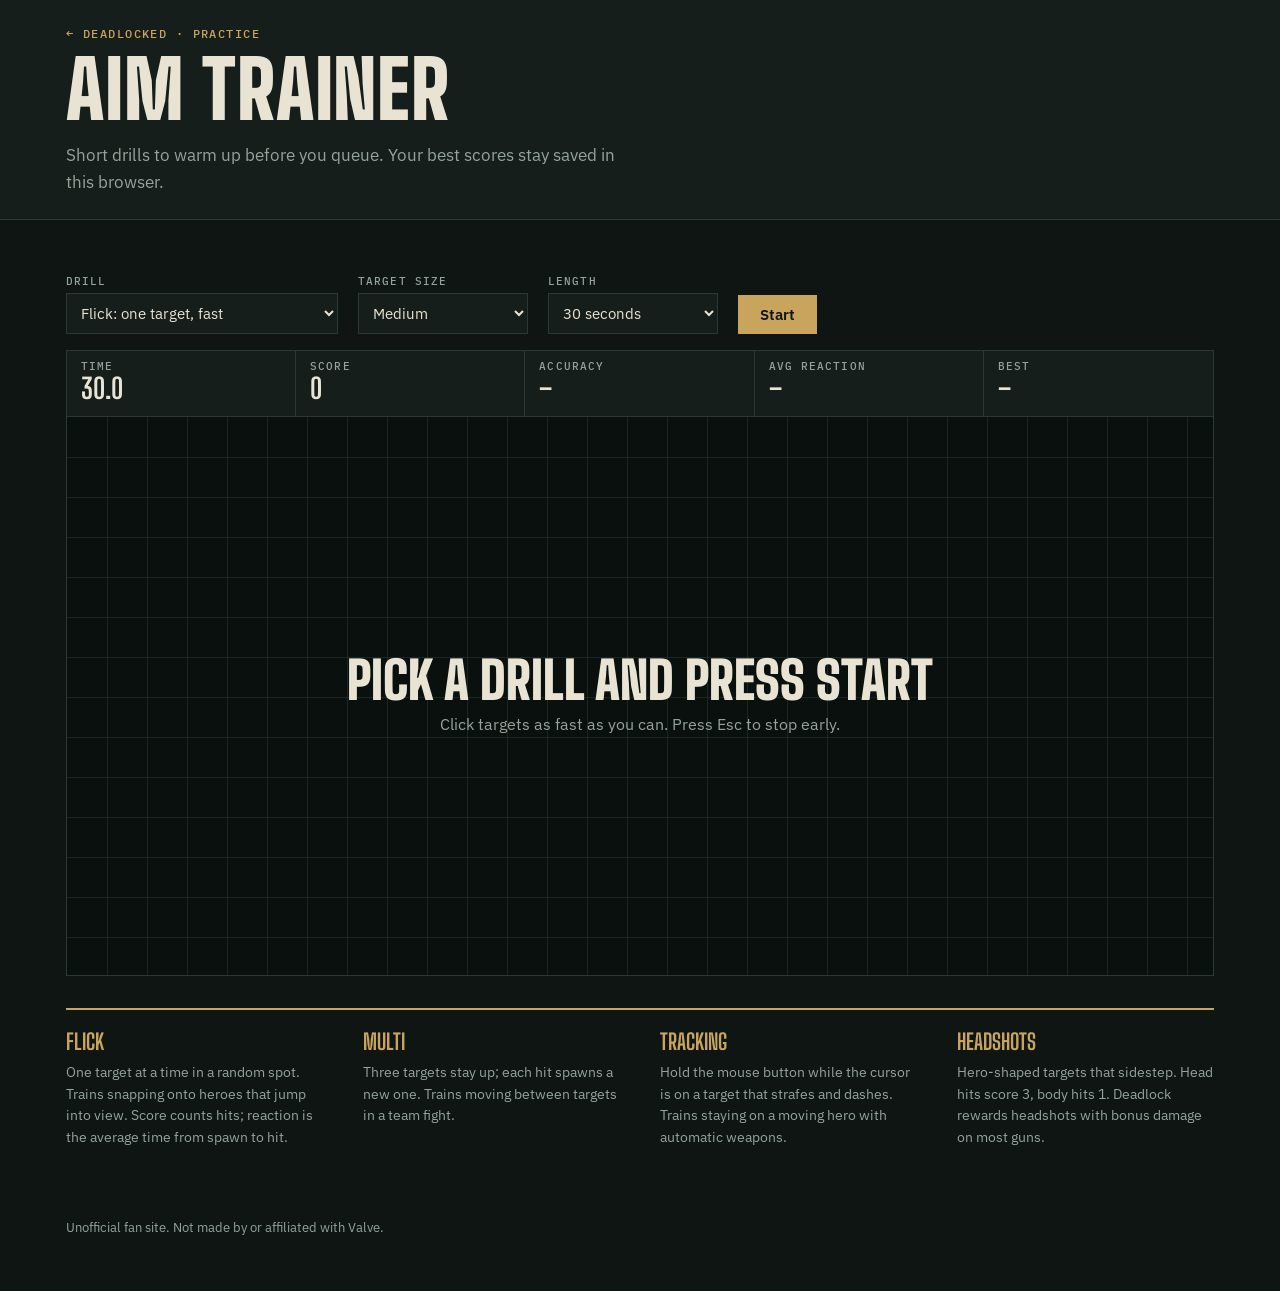
==== aim.html @ bac5df0b "Add counters, item stats per hero and an aim trainer page Co-Authored-By: Claude Opus 5.5 <noreply@a" ====
<!doctype html>
<html lang="en">
<head>
<meta charset="utf-8">
<meta name="viewport" content="width=device-width, initial-scale=1, viewport-fit=cover">
<title>Deadlocked Aim Trainer</title>
<meta name="description" content="Free browser aim trainer for Deadlock players: flick, multi-target, tracking and headshot drills with reaction time and accuracy stats.">
<meta property="og:title" content="Deadlocked Aim Trainer">
<meta property="og:description" content="Flick, multi-target, tracking and headshot drills in your browser.">
<meta property="og:type" content="website">
<meta property="og:url" content="https://deadlocked-official.github.io/deadlocked/aim.html">
<link rel="canonical" href="https://deadlocked-official.github.io/deadlocked/aim.html">
<link rel="preconnect" href="https://fonts.googleapis.com">
<link rel="preconnect" href="https://fonts.gstatic.com" crossorigin>
<link rel="stylesheet" href="https://fonts.googleapis.com/css2?family=Big+Shoulders+Display:wght@700;900&family=IBM+Plex+Sans:wght@400;500;600&family=IBM+Plex+Mono:wght@400;500&display=swap">
<link rel="stylesheet" href="style.css">
</head>
<body>
<header class="masthead compact">
  <div class="wrap">
    <p class="kicker"><a href="./">← Deadlocked</a> · Practice</p>
    <h1>Aim trainer</h1>
    <p class="lede">Short drills to warm up before you queue. Your best scores stay saved in this browser.</p>
  </div>
</header>

<main class="wrap block aim">
  <div class="controls">
    <label>Drill
      <select id="a-mode">
        <option value="flick">Flick: one target, fast</option>
        <option value="multi">Multi: three targets at once</option>
        <option value="track">Tracking: hold on a strafing target</option>
        <option value="head">Headshots: aim for the head</option>
      </select>
    </label>
    <label>Target size
      <select id="a-size">
        <option value="large">Large</option>
        <option value="medium" selected>Medium</option>
        <option value="small">Small</option>
      </select>
    </label>
    <label>Length
      <select id="a-time">
        <option value="30" selected>30 seconds</option>
        <option value="60">60 seconds</option>
      </select>
    </label>
    <button id="a-start" class="btn" type="button">Start</button>
  </div>

  <div class="hud" aria-live="polite">
    <div><span>Time</span><b id="h-time">30.0</b></div>
    <div><span>Score</span><b id="h-score">0</b></div>
    <div><span id="h-acc-label">Accuracy</span><b id="h-acc">–</b></div>
    <div><span id="h-extra-label">Avg reaction</span><b id="h-extra">–</b></div>
    <div><span>Best</span><b id="h-best">–</b></div>
  </div>

  <div class="arena-wrap">
    <canvas id="arena" aria-label="Aim trainer play area"></canvas>
    <div class="arena-msg" id="a-msg">
      <p class="big">Pick a drill and press Start</p>
      <p>Click targets as fast as you can. Press Esc to stop early.</p>
    </div>
  </div>

  <div class="method">
    <div class="cols">
      <div><h3>Flick</h3><p>One target at a time in a random spot. Trains snapping onto heroes that jump into view. Score counts hits; reaction is the average time from spawn to hit.</p></div>
      <div><h3>Multi</h3><p>Three targets stay up; each hit spawns a new one. Trains moving between targets in a team fight.</p></div>
      <div><h3>Tracking</h3><p>Hold the mouse button while the cursor is on a target that strafes and dashes. Trains staying on a moving hero with automatic weapons.</p></div>
      <div><h3>Headshots</h3><p>Hero-shaped targets that sidestep. Head hits score 3, body hits 1. Deadlock rewards headshots with bonus damage on most guns.</p></div>
    </div>
  </div>
</main>

<footer class="wrap foot">
  <p>Unofficial fan site. Not made by or affiliated with Valve.</p>
</footer>
<script src="aim.js"></script>
</body>
</html>
---- style.css ----
/* Layout: a ruled ledger. Left-aligned masthead, full-width tier bands, square edges, brass rules. */
:root {
  color-scheme: dark;
  --ink: #0e1513;
  --panel: #151e1b;
  --panel-2: #1b2622;
  --rule: #2b3934;
  --brass: #c9a45c;
  --text: #e8e3d3;
  --muted: #95a39b;
  --good: #7fb069;
  --bad: #d0644d;
  --t-s: #c2473a; --t-a: #cf7a38; --t-b: #c9a45c; --t-c: #7f9a65; --t-d: #4f8a84; --t-f: #64748b;
  --display: "Big Shoulders Display", "Arial Narrow", Impact, sans-serif;
  --body: "IBM Plex Sans", "Segoe UI", system-ui, sans-serif;
  --mono: "IBM Plex Mono", Consolas, monospace;
}
* { box-sizing: border-box; }
html { scroll-behavior: smooth; }
@media (prefers-reduced-motion: reduce) { html { scroll-behavior: auto; } }
body { margin: 0; background: var(--ink); color: var(--text); font: 16px/1.55 var(--body); }
a { color: var(--brass); }
a:focus-visible, button:focus-visible, select:focus-visible, input:focus-visible { outline: 2px solid var(--brass); outline-offset: 2px; }
.wrap { max-width: 1180px; margin: 0 auto; padding-left: max(16px, env(safe-area-inset-left, 0px)); padding-right: max(16px, env(safe-area-inset-right, 0px)); }

.masthead { border-bottom: 1px solid var(--rule); padding-block: 40px 0; background: var(--panel); }
.kicker { font: 500 12px/1 var(--mono); letter-spacing: .12em; text-transform: uppercase; color: var(--brass); margin: 0 0 14px; }
h1 { font: 900 clamp(48px, 9vw, 104px)/.88 var(--display); text-transform: uppercase; letter-spacing: .01em; margin: 0; }
.lede { max-width: 58ch; color: var(--muted); font-size: 17px; margin: 18px 0 28px; }
.tabs { display: flex; flex-wrap: wrap; gap: 0; border-top: 1px solid var(--rule); }
.tabs a { color: var(--text); text-decoration: none; font: 500 13px/1 var(--mono); text-transform: uppercase; letter-spacing: .08em; padding: 16px 20px 16px 0; margin-right: 20px; border-bottom: 3px solid transparent; }
.tabs a:hover { border-bottom-color: var(--brass); }

.block { padding-block: 56px 8px; }
.block-head { display: flex; flex-wrap: wrap; align-items: baseline; justify-content: space-between; gap: 8px 24px; border-bottom: 2px solid var(--brass); padding-bottom: 10px; margin-bottom: 20px; }
h2 { font: 700 40px/1 var(--display); text-transform: uppercase; margin: 0; letter-spacing: .02em; }
h3 { font: 700 22px/1.1 var(--display); text-transform: uppercase; margin: 0 0 8px; color: var(--brass); }
.note { color: var(--muted); margin: 0; font-size: 14px; max-width: 70ch; }
.fine { color: var(--muted); font-size: 13px; margin: 14px 0 0; }

.controls { display: flex; flex-wrap: wrap; gap: 12px 20px; margin-bottom: 16px; }
.controls label { display: flex; flex-direction: column; gap: 6px; font: 500 11px/1 var(--mono); text-transform: uppercase; letter-spacing: .1em; color: var(--muted); }
.controls .grow { flex: 1 1 200px; }
select, input[type=search] { font: 15px var(--body); color: var(--text); background: var(--panel); border: 1px solid var(--rule); padding: 9px 10px; min-width: 170px; border-radius: 0; }
input[type=search] { width: 100%; }

.table-scroll { overflow-x: auto; border: 1px solid var(--rule); }
.ledger { width: 100%; border-collapse: collapse; font-variant-numeric: tabular-nums; min-width: 720px; }
.ledger th { text-align: left; font: 500 11px/1 var(--mono); text-transform: uppercase; letter-spacing: .1em; color: var(--muted); background: var(--panel); border-bottom: 1px solid var(--rule); padding: 0; }
.ledger th button { all: unset; cursor: pointer; display: block; padding: 12px 10px; }
.ledger th button[aria-sort] { color: var(--brass); }
.ledger th button[aria-sort="descending"]::after { content: " ↓"; }
.ledger th button[aria-sort="ascending"]::after { content: " ↑"; }
.ledger th.num, .ledger td.num { text-align: right; }
.ledger th.num:first-child { padding: 12px 10px; }
.ledger td { padding: 6px 10px; border-bottom: 1px solid var(--rule); font-size: 15px; }
.ledger tbody tr:hover { background: var(--panel-2); }
.ledger .rank { color: var(--muted); font-family: var(--mono); font-size: 13px; }
.who { display: flex; align-items: center; gap: 10px; font-weight: 500; white-space: nowrap; }
.who img, .who .ph { width: 34px; height: 44px; object-fit: cover; object-position: top; background: var(--panel-2); border: 1px solid var(--rule); flex-shrink: 0; }
.who .ph { display: inline-flex; align-items: center; justify-content: center; font: 700 18px var(--display); color: var(--muted); }
.grade { display: inline-block; width: 26px; text-align: center; font: 900 18px/26px var(--display); color: #fff; }
.wr { display: flex; align-items: center; justify-content: flex-end; gap: 10px; }
.bar { width: 90px; height: 6px; background: var(--panel-2); position: relative; }
.bar i { position: absolute; top: 0; bottom: 0; left: 50%; }
.bar::after { content: ""; position: absolute; left: 50%; top: -3px; bottom: -3px; width: 1px; background: var(--muted); }
.up { color: var(--good); } .down { color: var(--bad); }
.skill-chip { font: 700 15px var(--display); padding: 1px 7px; color: #fff; }

.card .curve { font-size: 11px; color: var(--brass); }

.duo-cols { display: grid; grid-template-columns: repeat(auto-fit, minmax(280px, 1fr)); gap: 0; border-top: 1px solid var(--rule); border-left: 1px solid var(--rule); }
.duo-cols > div { border-right: 1px solid var(--rule); border-bottom: 1px solid var(--rule); padding: 16px; background: var(--panel); min-width: 0; }
.duo-list { list-style: none; margin: 0; padding: 0; counter-reset: d; font-variant-numeric: tabular-nums; }
.duo-list li { counter-increment: d; display: flex; align-items: center; gap: 8px; padding: 6px 0; border-top: 1px dashed var(--rule); font-size: 14px; }
.duo-list li::before { content: counter(d); font: 400 12px var(--mono); color: var(--muted); width: 18px; flex-shrink: 0; }
.duo-list img, .duo-list .ph { width: 26px; height: 34px; object-fit: cover; object-position: top; border: 1px solid var(--rule); background: var(--panel-2); flex-shrink: 0; }
.duo-list .ph { display: inline-flex; align-items: center; justify-content: center; font: 700 14px var(--display); color: var(--muted); }
.duo-list .nm { min-width: 0; line-height: 1.25; overflow-wrap: anywhere; }
.duo-list .val { margin-left: auto; text-align: right; font-family: var(--mono); font-size: 13px; white-space: nowrap; }
.duo-list .val small { display: block; color: var(--muted); font-size: 11px; }
.masthead.compact { padding-block: 28px 24px; }
.masthead.compact h1 { font-size: clamp(44px, 7vw, 80px); }
.masthead.compact .lede { margin-bottom: 0; }
.kicker a { color: var(--brass); text-decoration: none; }
.btn { font: 600 15px var(--body); color: var(--ink); background: var(--brass); border: 0; padding: 10px 22px; cursor: pointer; align-self: flex-end; border-radius: 0; }
.btn:hover { filter: brightness(1.08); }
.hud { display: grid; grid-template-columns: repeat(5, minmax(0, 1fr)); border: 1px solid var(--rule); border-bottom: 0; background: var(--panel); }
.hud div { padding: 10px 14px; border-right: 1px solid var(--rule); min-width: 0; }
.hud div:last-child { border-right: 0; }
.hud span { display: block; font: 500 11px/1 var(--mono); text-transform: uppercase; letter-spacing: .1em; color: var(--muted); }
.hud b { font: 700 28px/1.2 var(--display); font-variant-numeric: tabular-nums; }
.arena-wrap { position: relative; border: 1px solid var(--rule); background: #0a100e; }
#arena { display: block; width: 100%; height: clamp(360px, 62vh, 640px); cursor: crosshair; touch-action: none; }
.arena-msg { position: absolute; inset: 0; display: flex; flex-direction: column; align-items: center; justify-content: center; text-align: center; gap: 6px; padding: 16px; pointer-events: none; }
.arena-msg[hidden] { display: none; }
.arena-msg p { margin: 0; color: var(--muted); max-width: 46ch; }
.arena-msg .big { font: 900 clamp(28px, 5vw, 52px)/1 var(--display); text-transform: uppercase; color: var(--text); }
.arena-msg .stats { font-family: var(--mono); color: var(--text); font-size: 15px; }
.arena-msg .new-best { color: var(--brass); font-weight: 600; }
.aim .method { margin-top: 32px; }
@media (max-width: 600px) { .hud { grid-template-columns: repeat(3, minmax(0, 1fr)); } .hud div:nth-child(3) { border-right: 0; } .hud div:nth-child(n+4) { border-top: 1px solid var(--rule); } .hud b { font-size: 22px; } }
.sub-h { margin: 28px 0 10px; }
.item-grid { display: grid; grid-template-columns: repeat(auto-fit, minmax(240px, 1fr)); gap: 0; border-top: 1px solid var(--rule); border-left: 1px solid var(--rule); }
.item-tier { border-right: 1px solid var(--rule); border-bottom: 1px solid var(--rule); padding: 14px 16px; background: var(--panel); min-width: 0; }
.item-tier h4 { margin: 0 0 8px; font: 500 11px/1 var(--mono); text-transform: uppercase; letter-spacing: .1em; color: var(--muted); }
.item { display: flex; align-items: center; gap: 10px; padding: 6px 0; border-top: 1px dashed var(--rule); font-size: 14px; }
.item img, .item .ph { width: 30px; height: 30px; object-fit: contain; flex-shrink: 0; border: 1px solid var(--rule); background: var(--panel-2); }
.item .ph { display: inline-flex; align-items: center; justify-content: center; font: 700 14px var(--display); color: var(--muted); }
.item .slot-weapon { border-color: #b8742e; } .item .slot-vitality { border-color: #5f9a3c; } .item .slot-spirit { border-color: #8a5cc9; }
.item .nm { min-width: 0; line-height: 1.25; }
.item .val { margin-left: auto; text-align: right; font-family: var(--mono); font-size: 13px; white-space: nowrap; }
.item .val small { display: block; color: var(--muted); font-size: 11px; }
.lb td { padding: 8px 10px; }
.lb .heroes-mini { display: flex; gap: 4px; }
.lb .heroes-mini img, .lb .heroes-mini .ph { width: 26px; height: 34px; object-fit: cover; object-position: top; border: 1px solid var(--rule); background: var(--panel-2); }
.lb .heroes-mini .ph { display: inline-flex; align-items: center; justify-content: center; font: 700 14px var(--display); color: var(--muted); }
.lb .top3 td:first-child { color: var(--brass); font-weight: 600; }

.tier { display: grid; grid-template-columns: 112px minmax(0, 1fr); border-bottom: 1px solid var(--rule); }
.tier:first-child { border-top: 1px solid var(--rule); }
.tier-label { display: flex; flex-direction: column; justify-content: center; padding: 14px; color: #fff; }
.tier-label b { font: 900 64px/.8 var(--display); }
.tier-label span { font: 500 11px/1.2 var(--mono); text-transform: uppercase; letter-spacing: .1em; margin-top: 8px; opacity: .9; }
.cards { display: flex; flex-wrap: wrap; gap: 10px; padding: 12px; background: var(--panel); }
.card { width: 92px; }
.card .pic { width: 92px; height: 122px; background: var(--panel-2); border: 1px solid var(--rule); overflow: hidden; display: flex; align-items: center; justify-content: center; font: 700 30px var(--display); color: var(--muted); }
.card .pic img { width: 100%; height: 100%; object-fit: cover; object-position: top; display: block; }
.card .nm { font-size: 13px; font-weight: 500; margin-top: 5px; line-height: 1.2; }
.card .sub { font: 400 12px var(--mono); color: var(--muted); }

.role-grid { display: grid; grid-template-columns: repeat(auto-fill, minmax(260px, 1fr)); gap: 0; border-top: 1px solid var(--rule); border-left: 1px solid var(--rule); }
.role { border-right: 1px solid var(--rule); border-bottom: 1px solid var(--rule); padding: 16px; background: var(--panel); }
.role h3 { display: flex; justify-content: space-between; align-items: baseline; }
.role h3 small { font: 400 12px var(--mono); color: var(--muted); }
.role p { color: var(--muted); font-size: 13px; margin: 0 0 12px; }
.role ul { list-style: none; margin: 0; padding: 0; }
.role li { display: flex; align-items: center; gap: 10px; padding: 5px 0; border-top: 1px dashed var(--rule); font-size: 14px; }
.role li img, .role li .ph { width: 26px; height: 34px; object-fit: cover; object-position: top; border: 1px solid var(--rule); background: var(--panel-2); }
.role li .ph { display: inline-flex; align-items: center; justify-content: center; font: 700 14px var(--display); color: var(--muted); }
.role li .also { margin-left: auto; font: 400 11px var(--mono); color: var(--muted); }

.method .cols { display: grid; grid-template-columns: repeat(auto-fit, minmax(240px, 1fr)); gap: 24px 40px; border-top: 2px solid var(--brass); padding-top: 20px; margin-top: 10px; }
.method p { color: var(--muted); font-size: 14px; margin: 0; }
.foot { padding-block: 48px 40px; color: var(--muted); font-size: 13px; }

@media (max-width: 600px) {
  .tier { grid-template-columns: 64px minmax(0, 1fr); }
  .tier-label { padding: 10px 8px; }
  .tier-label b { font-size: 44px; }
  .card { width: 72px; } .card .pic { width: 72px; height: 96px; }
  h2 { font-size: 32px; }
}
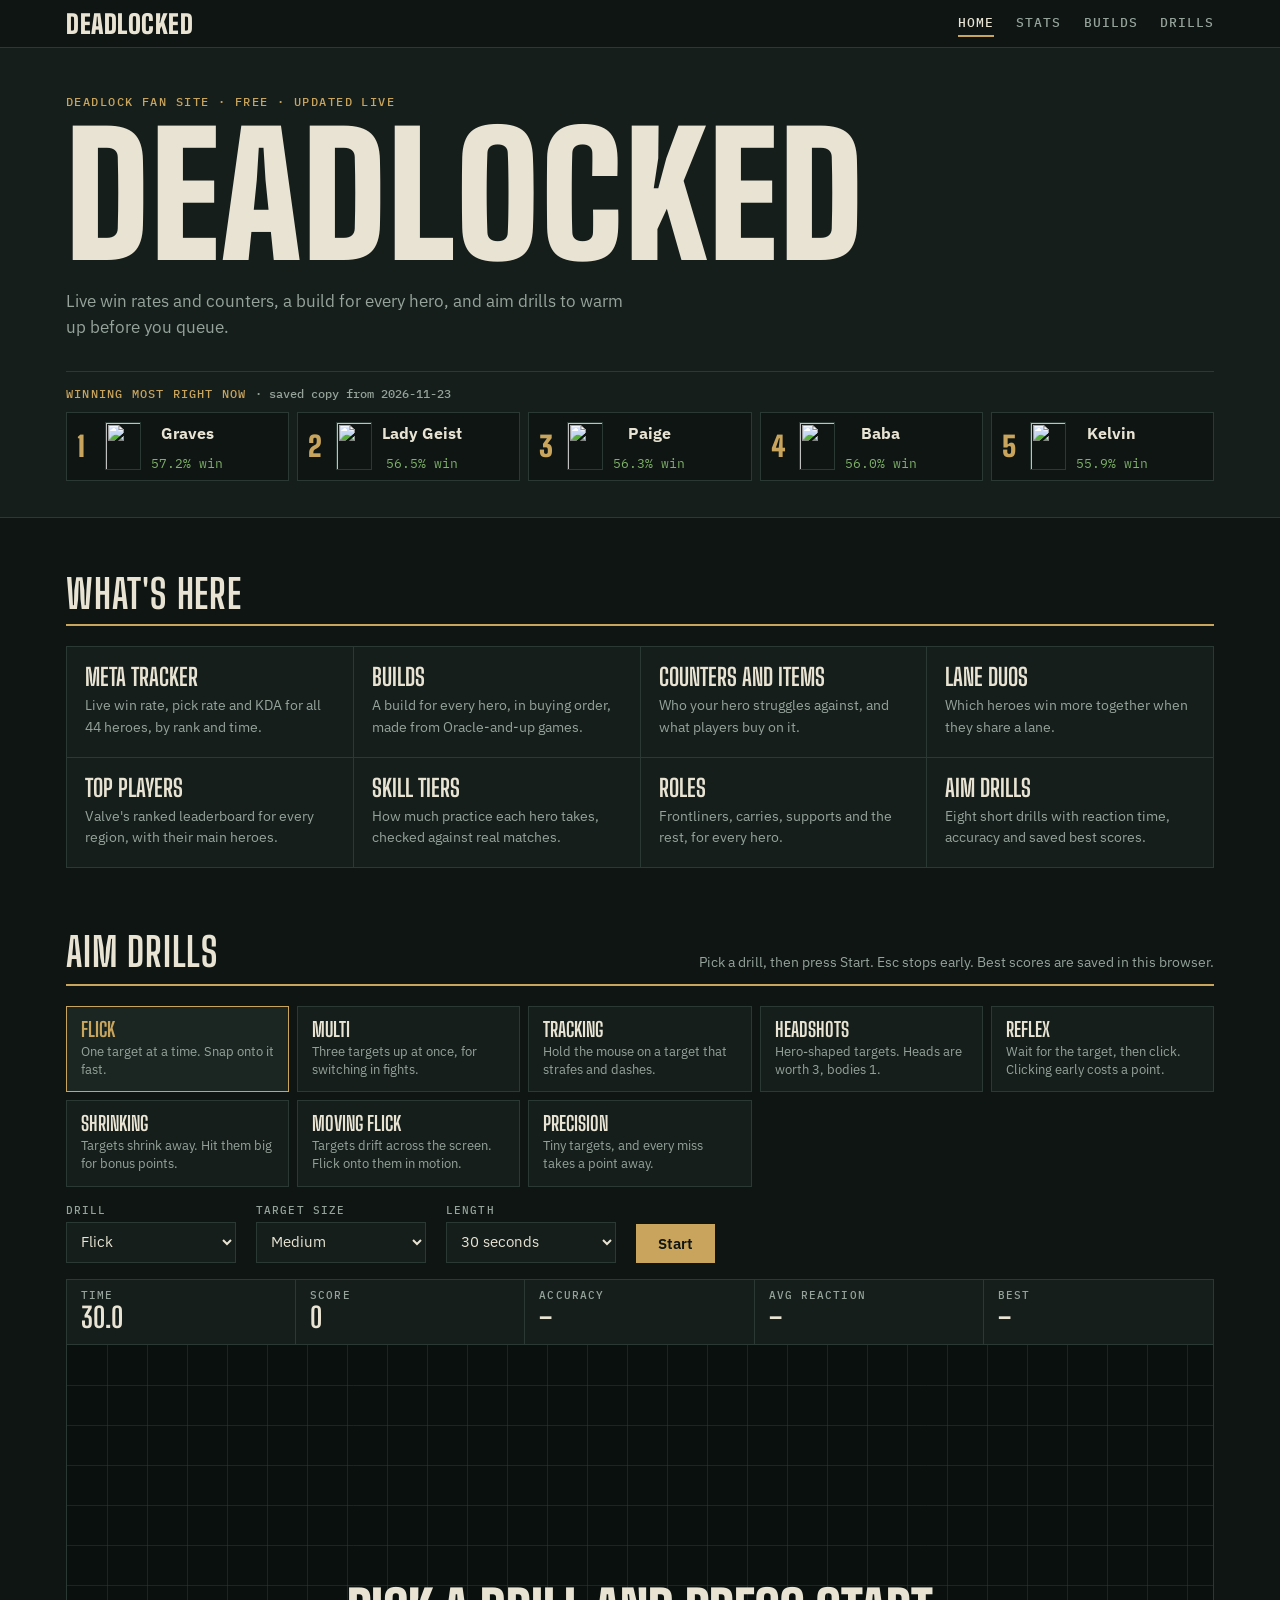
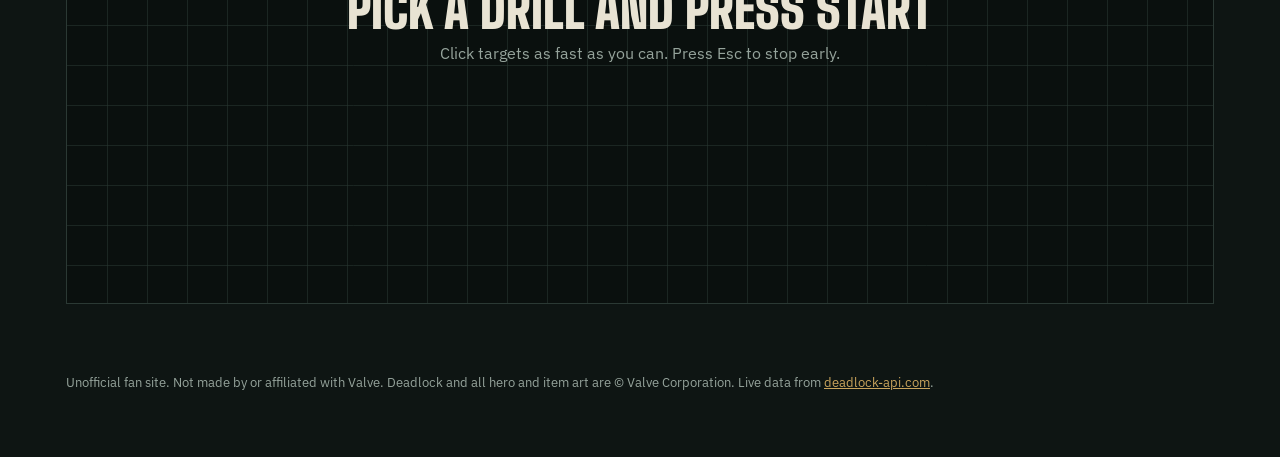
==== commit 6fde6d26: "Add home page with built-in drills, builds for every hero, four new drills Co-Authored-By: Claude Op" ====
--- a/aim.html
+++ b/aim.html
@@ -2,83 +2,14 @@
 <html lang="en">
 <head>
 <meta charset="utf-8">
-<meta name="viewport" content="width=device-width, initial-scale=1, viewport-fit=cover">
-<title>Deadlocked Aim Trainer</title>
-<meta name="description" content="Free browser aim trainer for Deadlock players: flick, multi-target, tracking and headshot drills with reaction time and accuracy stats.">
-<meta property="og:title" content="Deadlocked Aim Trainer">
-<meta property="og:description" content="Flick, multi-target, tracking and headshot drills in your browser.">
-<meta property="og:type" content="website">
-<meta property="og:url" content="https://deadlocked-official.github.io/deadlocked/aim.html">
-<link rel="canonical" href="https://deadlocked-official.github.io/deadlocked/aim.html">
-<link rel="preconnect" href="https://fonts.googleapis.com">
-<link rel="preconnect" href="https://fonts.gstatic.com" crossorigin>
-<link rel="stylesheet" href="https://fonts.googleapis.com/css2?family=Big+Shoulders+Display:wght@700;900&family=IBM+Plex+Sans:wght@400;500;600&family=IBM+Plex+Mono:wght@400;500&display=swap">
-<link rel="stylesheet" href="style.css">
+<meta name="viewport" content="width=device-width, initial-scale=1">
+<title>Deadlocked Aim Drills</title>
+<meta name="robots" content="noindex">
+<link rel="canonical" href="https://deadlocked-official.github.io/deadlocked/#drills">
+<meta http-equiv="refresh" content="0; url=./#drills">
+<style>body { margin: 0; background: #0e1513; color: #e8e3d3; font: 16px system-ui, sans-serif; padding: 24px 16px; } a { color: #c9a45c; }</style>
 </head>
 <body>
-<header class="masthead compact">
-  <div class="wrap">
-    <p class="kicker"><a href="./">← Deadlocked</a> · Practice</p>
-    <h1>Aim trainer</h1>
-    <p class="lede">Short drills to warm up before you queue. Your best scores stay saved in this browser.</p>
-  </div>
-</header>
-
-<main class="wrap block aim">
-  <div class="controls">
-    <label>Drill
-      <select id="a-mode">
-        <option value="flick">Flick: one target, fast</option>
-        <option value="multi">Multi: three targets at once</option>
-        <option value="track">Tracking: hold on a strafing target</option>
-        <option value="head">Headshots: aim for the head</option>
-      </select>
-    </label>
-    <label>Target size
-      <select id="a-size">
-        <option value="large">Large</option>
-        <option value="medium" selected>Medium</option>
-        <option value="small">Small</option>
-      </select>
-    </label>
-    <label>Length
-      <select id="a-time">
-        <option value="30" selected>30 seconds</option>
-        <option value="60">60 seconds</option>
-      </select>
-    </label>
-    <button id="a-start" class="btn" type="button">Start</button>
-  </div>
-
-  <div class="hud" aria-live="polite">
-    <div><span>Time</span><b id="h-time">30.0</b></div>
-    <div><span>Score</span><b id="h-score">0</b></div>
-    <div><span id="h-acc-label">Accuracy</span><b id="h-acc">–</b></div>
-    <div><span id="h-extra-label">Avg reaction</span><b id="h-extra">–</b></div>
-    <div><span>Best</span><b id="h-best">–</b></div>
-  </div>
-
-  <div class="arena-wrap">
-    <canvas id="arena" aria-label="Aim trainer play area"></canvas>
-    <div class="arena-msg" id="a-msg">
-      <p class="big">Pick a drill and press Start</p>
-      <p>Click targets as fast as you can. Press Esc to stop early.</p>
-    </div>
-  </div>
-
-  <div class="method">
-    <div class="cols">
-      <div><h3>Flick</h3><p>One target at a time in a random spot. Trains snapping onto heroes that jump into view. Score counts hits; reaction is the average time from spawn to hit.</p></div>
-      <div><h3>Multi</h3><p>Three targets stay up; each hit spawns a new one. Trains moving between targets in a team fight.</p></div>
-      <div><h3>Tracking</h3><p>Hold the mouse button while the cursor is on a target that strafes and dashes. Trains staying on a moving hero with automatic weapons.</p></div>
-      <div><h3>Headshots</h3><p>Hero-shaped targets that sidestep. Head hits score 3, body hits 1. Deadlock rewards headshots with bonus damage on most guns.</p></div>
-    </div>
-  </div>
-</main>
-
-<footer class="wrap foot">
-  <p>Unofficial fan site. Not made by or affiliated with Valve.</p>
-</footer>
-<script src="aim.js"></script>
+<p>The aim drills have moved to the <a href="./#drills">Deadlocked home page</a>.</p>
 </body>
 </html>
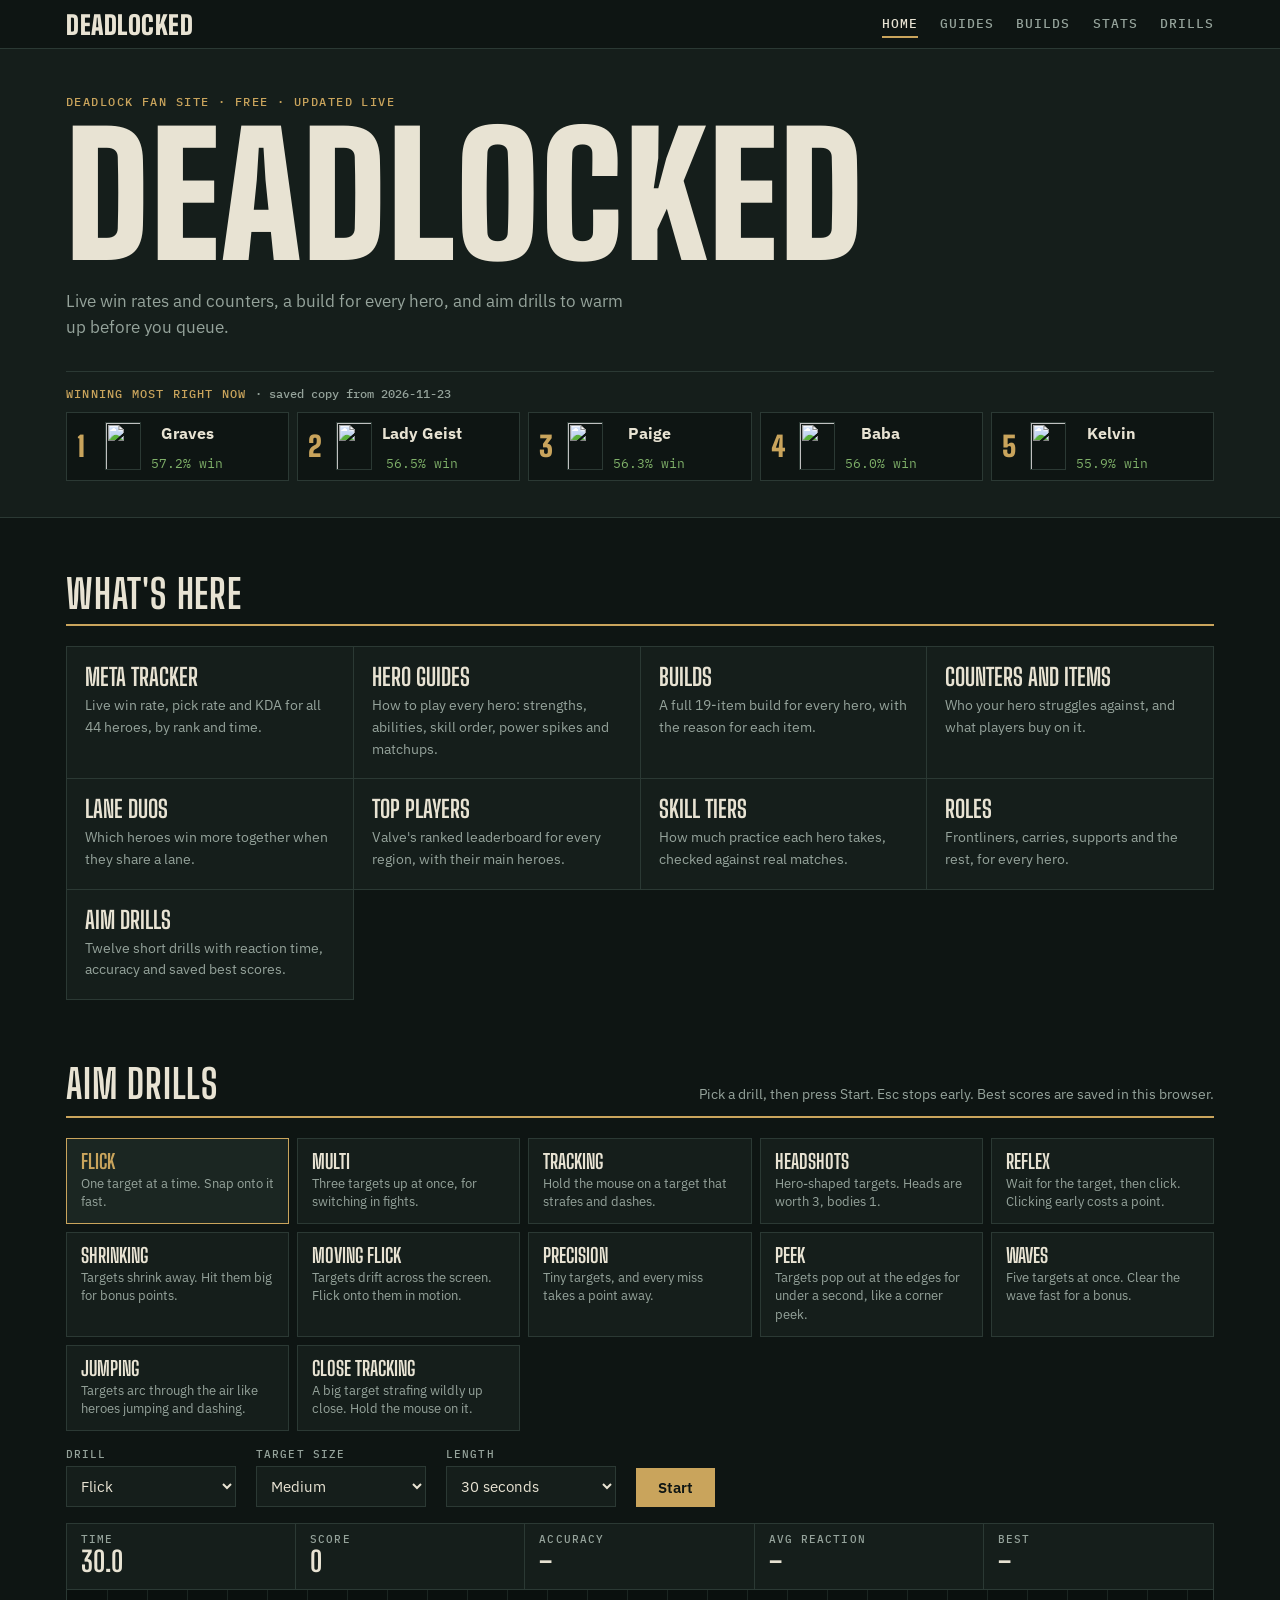
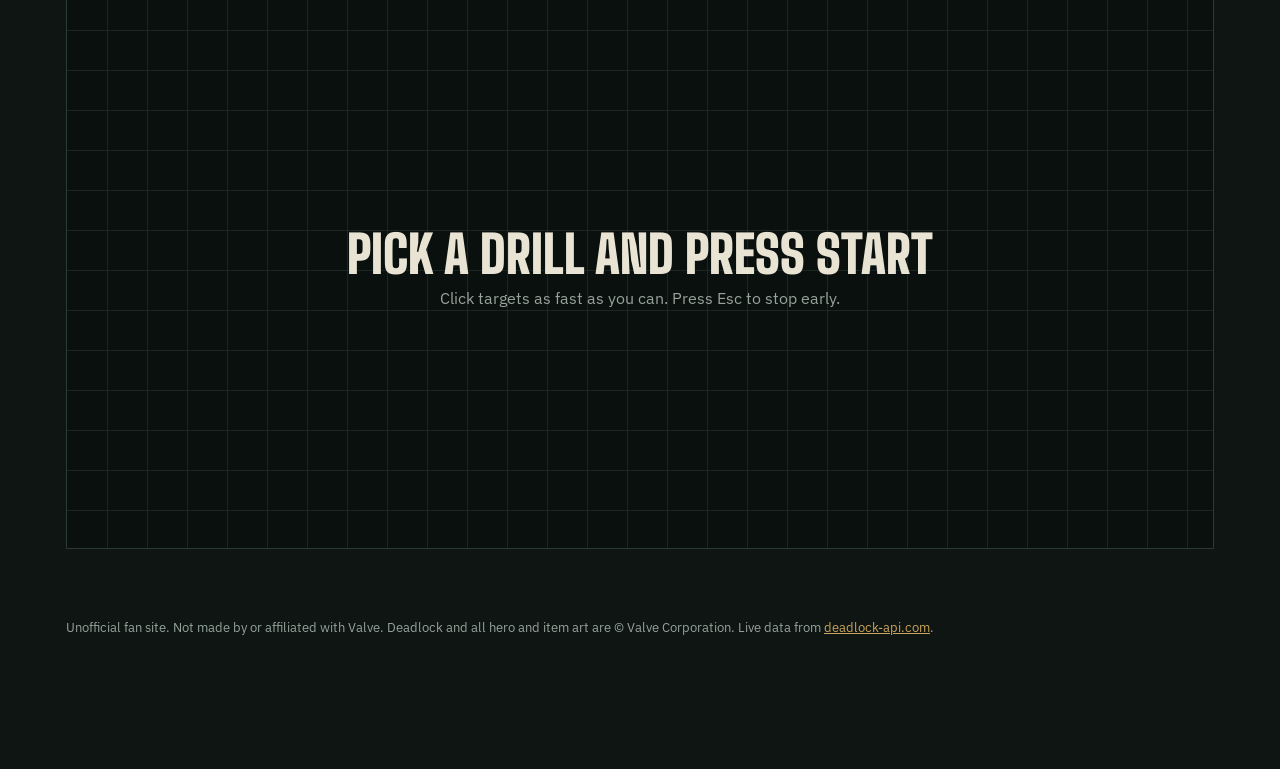
==== commit a9b4fb77: "Move to the short address deadlocked-official.github.io and forward old links Co-Authored-By: Claude" ====
--- a/aim.html
+++ b/aim.html
@@ -5,7 +5,7 @@
 <meta name="viewport" content="width=device-width, initial-scale=1">
 <title>Deadlocked Aim Drills</title>
 <meta name="robots" content="noindex">
-<link rel="canonical" href="https://deadlocked-official.github.io/deadlocked/#drills">
+<link rel="canonical" href="https://deadlocked-official.github.io/#drills">
 <meta http-equiv="refresh" content="0; url=./#drills">
 <style>body { margin: 0; background: #0e1513; color: #e8e3d3; font: 16px system-ui, sans-serif; padding: 24px 16px; } a { color: #c9a45c; }</style>
 </head>
